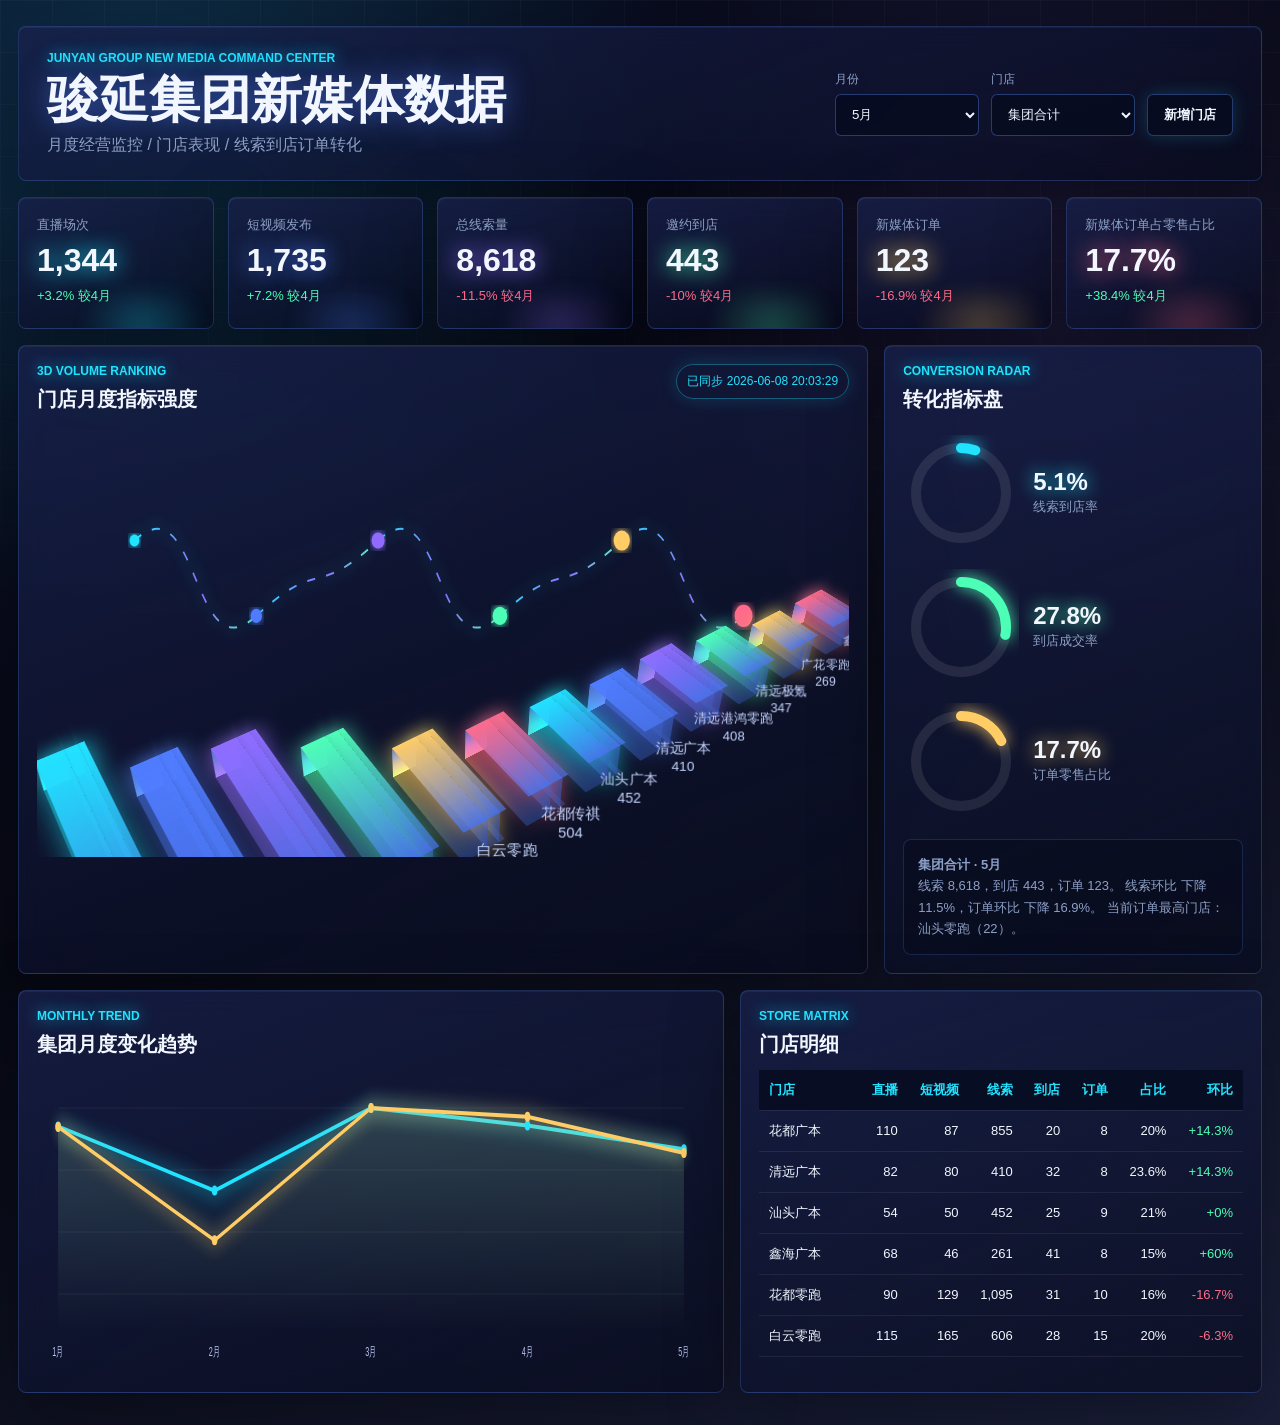
==== index.html @ 1302a81d "Publish Junyan new media dashboard" ====
<!doctype html>
<html lang="zh-CN">
  <head>
    <meta charset="UTF-8" />
    <meta name="viewport" content="width=device-width, initial-scale=1.0" />
    <title>骏延集团新媒体数据 3D 可视化大屏</title>
    <link rel="stylesheet" href="./style.css" />
  </head>
  <body>
    <main class="dashboard-shell">
      <header class="topbar">
        <section>
          <p class="eyebrow">Junyan Group New Media Command Center</p>
          <h1>骏延集团新媒体数据</h1>
          <p class="subtitle">月度经营监控 / 门店表现 / 线索到店订单转化</p>
        </section>
        <section class="toolbar">
          <label class="select-wrap">
            <span>月份</span>
            <select id="monthSelect"></select>
          </label>
          <label class="select-wrap">
            <span>门店</span>
            <select id="storeSelect"></select>
          </label>
          <button id="addStoreBtn" class="ghost-button" type="button">新增门店</button>
        </section>
      </header>

      <section id="kpiGrid" class="kpi-grid" aria-label="关键指标"></section>

      <section class="main-grid">
        <article class="panel hero-panel">
          <div class="panel-head">
            <div>
              <p class="eyebrow">3D Volume Ranking</p>
              <h2>门店月度指标强度</h2>
            </div>
            <div id="syncBadge" class="sync-badge">同步中</div>
          </div>
          <div class="scene-wrap">
            <svg class="connector-layer" id="connectorSvg" viewBox="0 0 1000 430" preserveAspectRatio="none"></svg>
            <div id="barScene" class="bar-scene"></div>
          </div>
        </article>

        <aside class="panel ring-panel">
          <div class="panel-head compact">
            <div>
              <p class="eyebrow">Conversion Radar</p>
              <h2>转化指标盘</h2>
            </div>
          </div>
          <div id="rings" class="rings"></div>
          <div id="insightBox" class="insight-box"></div>
        </aside>
      </section>

      <section class="bottom-grid">
        <article class="panel trend-panel">
          <div class="panel-head">
            <div>
              <p class="eyebrow">Monthly Trend</p>
              <h2>集团月度变化趋势</h2>
            </div>
          </div>
          <svg id="trendChart" class="trend-chart" viewBox="0 0 1200 300" preserveAspectRatio="none"></svg>
        </article>

        <article class="panel store-panel">
          <div class="panel-head">
            <div>
              <p class="eyebrow">Store Matrix</p>
              <h2>门店明细</h2>
            </div>
          </div>
          <div class="table-wrap">
            <table>
              <thead>
                <tr>
                  <th>门店</th>
                  <th>直播</th>
                  <th>短视频</th>
                  <th>线索</th>
                  <th>到店</th>
                  <th>订单</th>
                  <th>占比</th>
                  <th>环比</th>
                </tr>
              </thead>
              <tbody id="storeRows"></tbody>
            </table>
          </div>
        </article>
      </section>
    </main>

    <dialog id="storeDialog" class="store-dialog">
      <form method="dialog" id="storeForm">
        <h3>新增门店</h3>
        <input id="newStoreName" name="storeName" placeholder="输入门店名称" autocomplete="off" />
        <menu>
          <button value="cancel" type="submit">取消</button>
          <button value="add" class="primary-button" type="submit">添加</button>
        </menu>
      </form>
    </dialog>

    <script src="./app.js"></script>
  </body>
</html>
---- style.css ----
:root {
  --bg0: #0a0e27;
  --bg1: #1a1f3a;
  --cyan: #20e3ff;
  --blue: #4f7cff;
  --violet: #8f6cff;
  --green: #4dffb6;
  --amber: #ffcc66;
  --red: #ff6b8a;
  --text: #f2f7ff;
  --muted: #8da0c7;
  --panel: rgba(16, 23, 54, 0.72);
  --line: rgba(94, 144, 255, 0.24);
  color-scheme: dark;
  font-family: "Microsoft YaHei", "PingFang SC", "Segoe UI", sans-serif;
}

* {
  box-sizing: border-box;
}

body {
  min-height: 100vh;
  margin: 0;
  overflow-x: hidden;
  color: var(--text);
  background:
    radial-gradient(circle at 12% 8%, rgba(32, 227, 255, 0.16), transparent 30%),
    radial-gradient(circle at 82% 18%, rgba(143, 108, 255, 0.14), transparent 28%),
    linear-gradient(145deg, var(--bg0) 0%, #070914 42%, var(--bg1) 100%);
}

body::before {
  position: fixed;
  inset: 0;
  pointer-events: none;
  content: "";
  background-image:
    linear-gradient(rgba(255, 255, 255, 0.035) 1px, transparent 1px),
    linear-gradient(90deg, rgba(255, 255, 255, 0.035) 1px, transparent 1px);
  background-size: 52px 52px;
  mask-image: linear-gradient(to bottom, rgba(0, 0, 0, 0.85), transparent 85%);
}

.dashboard-shell {
  position: relative;
  z-index: 1;
  width: min(1760px, calc(100vw - 36px));
  margin: 0 auto;
  padding: 26px 0 32px;
}

.topbar,
.panel,
.kpi-card {
  border: 1px solid var(--line);
  background: linear-gradient(160deg, rgba(24, 32, 74, 0.82), rgba(7, 10, 28, 0.62));
  box-shadow: 0 22px 70px rgba(0, 0, 0, 0.34), inset 0 1px 0 rgba(255, 255, 255, 0.05);
  backdrop-filter: blur(14px);
}

.topbar {
  display: flex;
  align-items: center;
  justify-content: space-between;
  gap: 24px;
  min-height: 116px;
  padding: 24px 28px;
  border-radius: 8px;
}

.eyebrow {
  margin: 0 0 8px;
  color: var(--cyan);
  font-size: 12px;
  font-weight: 700;
  letter-spacing: 0;
  text-transform: uppercase;
  text-shadow: 0 0 16px rgba(32, 227, 255, 0.72);
}

h1,
h2,
h3,
p {
  margin-top: 0;
}

h1 {
  margin-bottom: 8px;
  font-size: clamp(28px, 4vw, 52px);
  line-height: 1.05;
  text-shadow: 0 0 28px rgba(79, 124, 255, 0.58);
}

h2 {
  margin-bottom: 0;
  font-size: 20px;
}

.subtitle {
  margin-bottom: 0;
  color: var(--muted);
}

.toolbar {
  display: flex;
  flex-wrap: wrap;
  justify-content: flex-end;
  gap: 12px;
}

.select-wrap {
  display: grid;
  gap: 6px;
  min-width: 144px;
  color: var(--muted);
  font-size: 12px;
}

select,
input,
button {
  min-height: 42px;
  border: 1px solid rgba(94, 144, 255, 0.36);
  border-radius: 6px;
  color: var(--text);
  background: rgba(7, 12, 32, 0.82);
}

select,
input {
  padding: 0 12px;
}

button {
  cursor: pointer;
  padding: 0 16px;
  font-weight: 700;
}

.ghost-button,
.primary-button {
  align-self: end;
  color: var(--text);
  box-shadow: 0 0 18px rgba(32, 227, 255, 0.18);
}

.primary-button {
  background: linear-gradient(135deg, var(--cyan), var(--blue));
}

.kpi-grid {
  display: grid;
  grid-template-columns: repeat(6, minmax(0, 1fr));
  gap: 14px;
  margin: 16px 0;
}

.kpi-card {
  position: relative;
  min-height: 132px;
  padding: 18px;
  overflow: hidden;
  border-radius: 8px;
}

.kpi-card::after {
  position: absolute;
  inset: auto -10% -35% 18%;
  height: 80px;
  content: "";
  background: radial-gradient(circle, var(--accent), transparent 65%);
  filter: blur(10px);
  opacity: 0.28;
}

.kpi-card.hot {
  animation: pulseGlow 2.3s ease-in-out infinite;
}

.kpi-label {
  color: var(--muted);
  font-size: 13px;
}

.kpi-value {
  display: block;
  margin: 8px 0;
  font-size: clamp(24px, 2.5vw, 38px);
  font-weight: 800;
  text-shadow: 0 0 22px var(--accent);
}

.kpi-change {
  color: var(--green);
  font-size: 13px;
}

.kpi-change.down {
  color: var(--red);
}

.main-grid,
.bottom-grid {
  display: grid;
  gap: 16px;
}

.main-grid {
  grid-template-columns: minmax(0, 1.8fr) minmax(320px, 0.8fr);
}

.bottom-grid {
  grid-template-columns: minmax(0, 1.15fr) minmax(420px, 0.85fr);
  margin-top: 16px;
}

.panel {
  min-width: 0;
  border-radius: 8px;
  padding: 18px;
}

.panel-head {
  display: flex;
  align-items: flex-start;
  justify-content: space-between;
  gap: 16px;
  margin-bottom: 12px;
}

.panel-head.compact {
  margin-bottom: 22px;
}

.sync-badge {
  min-width: 128px;
  padding: 8px 10px;
  border: 1px solid rgba(32, 227, 255, 0.34);
  border-radius: 999px;
  color: var(--cyan);
  font-size: 12px;
  text-align: center;
  box-shadow: 0 0 18px rgba(32, 227, 255, 0.16);
}

.scene-wrap {
  position: relative;
  height: min(48vh, 500px);
  min-height: 380px;
  overflow: hidden;
  perspective: 980px;
  perspective-origin: 50% 18%;
}

.bar-scene {
  position: absolute;
  inset: 52px 28px 28px;
  display: flex;
  align-items: flex-end;
  justify-content: center;
  gap: clamp(14px, 1.8vw, 28px);
  transform: rotateX(58deg) rotateZ(-34deg) translateY(28px);
  transform-style: preserve-3d;
}

.bar-wrap {
  position: relative;
  width: clamp(34px, 4vw, 64px);
  height: 270px;
  transform-style: preserve-3d;
}

.bar {
  position: absolute;
  right: 0;
  bottom: 0;
  left: 0;
  height: var(--h);
  min-height: 10px;
  transform-style: preserve-3d;
  animation: barRise 1.1s cubic-bezier(0.22, 1, 0.36, 1) both;
}

.bar-face {
  position: absolute;
  inset: 0;
  background: linear-gradient(180deg, var(--accent), rgba(79, 124, 255, 0.7));
  box-shadow: 0 0 22px color-mix(in srgb, var(--accent), transparent 55%);
}

.bar-face.front {
  transform: translateZ(18px);
}

.bar-face.back {
  transform: translateZ(-18px);
  filter: brightness(0.55);
}

.bar-face.left,
.bar-face.right {
  width: 36px;
  filter: brightness(0.7);
}

.bar-face.left {
  right: calc(100% - 18px);
  transform: rotateY(90deg) translateZ(18px);
}

.bar-face.right {
  left: calc(100% - 18px);
  transform: rotateY(90deg) translateZ(-18px);
}

.bar-face.top {
  height: 36px;
  bottom: calc(100% - 18px);
  transform: rotateX(90deg) translateZ(18px);
  filter: brightness(1.25);
}

.bar-label {
  position: absolute;
  right: -40px;
  bottom: -44px;
  width: 120px;
  color: #c6d6ff;
  font-size: 12px;
  text-align: center;
  transform: rotateZ(34deg) rotateX(-58deg);
}

.connector-layer {
  position: absolute;
  inset: 0;
  width: 100%;
  height: 100%;
  pointer-events: none;
}

.connector-path {
  fill: none;
  stroke: url(#connectorGradient);
  stroke-width: 2;
  stroke-dasharray: 10 14;
  animation: dashFlow 1.8s linear infinite;
  filter: drop-shadow(0 0 8px rgba(32, 227, 255, 0.72));
}

.rings {
  display: grid;
  gap: 18px;
}

.ring-item {
  display: grid;
  grid-template-columns: 116px 1fr;
  align-items: center;
  gap: 14px;
}

.ring-svg {
  width: 116px;
  height: 116px;
  transform: rotate(-90deg);
  animation: slowSpin 14s linear infinite;
}

.ring-track {
  fill: none;
  stroke: rgba(255, 255, 255, 0.09);
  stroke-width: 10;
}

.ring-progress {
  fill: none;
  stroke: var(--accent);
  stroke-linecap: round;
  stroke-width: 10;
  filter: drop-shadow(0 0 8px var(--accent));
  transition: stroke-dashoffset 900ms ease;
}

.ring-copy strong {
  display: block;
  font-size: 24px;
  text-shadow: 0 0 18px var(--accent);
}

.ring-copy span,
.insight-box {
  color: var(--muted);
  font-size: 13px;
  line-height: 1.65;
}

.insight-box {
  margin-top: 20px;
  padding: 14px;
  border: 1px solid rgba(94, 144, 255, 0.2);
  border-radius: 8px;
  background: rgba(6, 10, 26, 0.5);
}

.trend-chart {
  width: 100%;
  height: 300px;
}

.grid-line {
  stroke: rgba(255, 255, 255, 0.08);
}

.trend-line {
  fill: none;
  stroke-width: 4;
  filter: drop-shadow(0 0 10px currentColor);
  stroke-dasharray: 1500;
  stroke-dashoffset: 1500;
  animation: drawLine 1.5s ease forwards;
}

.trend-area {
  opacity: 0.12;
}

.trend-label {
  fill: #b8c7f0;
  font-size: 13px;
}

.table-wrap {
  max-height: 300px;
  overflow: auto;
}

table {
  width: 100%;
  border-collapse: collapse;
  font-size: 13px;
}

th,
td {
  padding: 11px 10px;
  border-bottom: 1px solid rgba(255, 255, 255, 0.07);
  text-align: right;
  white-space: nowrap;
}

th:first-child,
td:first-child {
  text-align: left;
}

th {
  position: sticky;
  top: 0;
  z-index: 1;
  color: var(--cyan);
  background: rgba(8, 13, 34, 0.94);
}

.store-dialog {
  width: min(420px, calc(100vw - 40px));
  border: 1px solid rgba(32, 227, 255, 0.32);
  border-radius: 8px;
  color: var(--text);
  background: #0c122f;
}

.store-dialog::backdrop {
  background: rgba(0, 0, 0, 0.62);
}

.store-dialog form {
  display: grid;
  gap: 16px;
}

.store-dialog menu {
  display: flex;
  justify-content: flex-end;
  gap: 10px;
  margin: 0;
  padding: 0;
}

@keyframes pulseGlow {
  0%,
  100% {
    box-shadow: 0 22px 70px rgba(0, 0, 0, 0.34), 0 0 16px rgba(32, 227, 255, 0.08);
  }
  50% {
    box-shadow: 0 22px 70px rgba(0, 0, 0, 0.34), 0 0 34px rgba(32, 227, 255, 0.32);
  }
}

@keyframes barRise {
  from {
    height: 0;
    transform: translateZ(-30px);
  }
  to {
    height: var(--h);
    transform: translateZ(0);
  }
}

@keyframes dashFlow {
  to {
    stroke-dashoffset: -48;
  }
}

@keyframes slowSpin {
  to {
    transform: rotate(270deg);
  }
}

@keyframes drawLine {
  to {
    stroke-dashoffset: 0;
  }
}

@media (max-width: 1180px) {
  .kpi-grid {
    grid-template-columns: repeat(3, minmax(0, 1fr));
  }

  .main-grid,
  .bottom-grid {
    grid-template-columns: 1fr;
  }
}

@media (max-width: 720px) {
  .dashboard-shell {
    width: min(100vw - 20px, 1760px);
    padding-top: 10px;
  }

  .topbar {
    align-items: stretch;
    flex-direction: column;
  }

  .toolbar {
    justify-content: stretch;
  }

  .select-wrap,
  .ghost-button {
    flex: 1 1 100%;
    width: 100%;
  }

  .kpi-grid {
    grid-template-columns: 1fr;
  }

  .scene-wrap {
    min-height: 330px;
  }

  .bar-scene {
    gap: 10px;
    transform: rotateX(58deg) rotateZ(-29deg) translateY(44px) scale(0.82);
  }

  .ring-item {
    grid-template-columns: 92px 1fr;
  }

  .ring-svg {
    width: 92px;
    height: 92px;
  }
}
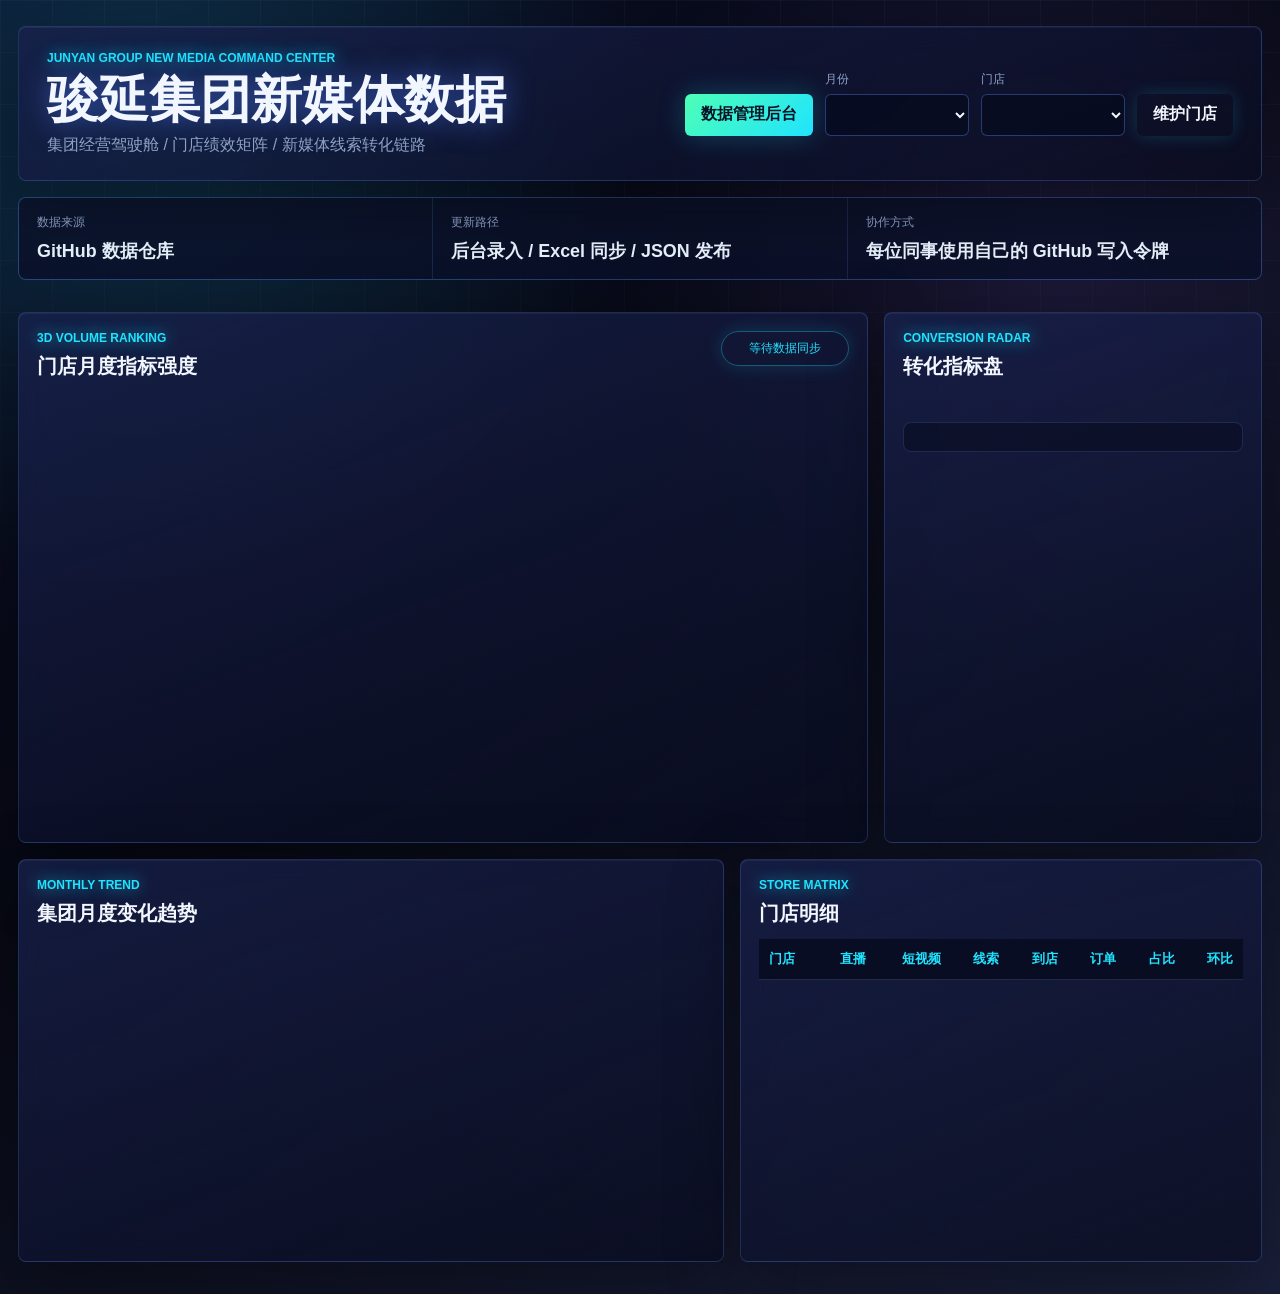
==== commit 2e1436f4: "Add data management backend" ====
--- a/index.html
+++ b/index.html
@@ -12,9 +12,10 @@
         <section>
           <p class="eyebrow">Junyan Group New Media Command Center</p>
           <h1>骏延集团新媒体数据</h1>
-          <p class="subtitle">月度经营监控 / 门店表现 / 线索到店订单转化</p>
+          <p class="subtitle">集团经营驾驶舱 / 门店绩效矩阵 / 新媒体线索转化链路</p>
         </section>
         <section class="toolbar">
+          <a class="admin-link" href="./admin.html">数据管理后台</a>
           <label class="select-wrap">
             <span>月份</span>
             <select id="monthSelect"></select>
@@ -23,9 +24,24 @@
             <span>门店</span>
             <select id="storeSelect"></select>
           </label>
-          <button id="addStoreBtn" class="ghost-button" type="button">新增门店</button>
+          <a class="ghost-button inline-action" href="./admin.html#stores">维护门店</a>
         </section>
       </header>
+
+      <section class="command-frame">
+        <div>
+          <span>数据来源</span>
+          <strong id="dataSourceLabel">GitHub 数据仓库</strong>
+        </div>
+        <div>
+          <span>更新路径</span>
+          <strong>后台录入 / Excel 同步 / JSON 发布</strong>
+        </div>
+        <div>
+          <span>协作方式</span>
+          <strong>每位同事使用自己的 GitHub 写入令牌</strong>
+        </div>
+      </section>
 
       <section id="kpiGrid" class="kpi-grid" aria-label="关键指标"></section>
 
@@ -95,17 +111,6 @@
       </section>
     </main>
 
-    <dialog id="storeDialog" class="store-dialog">
-      <form method="dialog" id="storeForm">
-        <h3>新增门店</h3>
-        <input id="newStoreName" name="storeName" placeholder="输入门店名称" autocomplete="off" />
-        <menu>
-          <button value="cancel" type="submit">取消</button>
-          <button value="add" class="primary-button" type="submit">添加</button>
-        </menu>
-      </form>
-    </dialog>
-
     <script src="./app.js"></script>
   </body>
 </html>
--- a/style.css
+++ b/style.css
@@ -139,6 +139,25 @@
   font-weight: 700;
 }
 
+.admin-link,
+.inline-action {
+  display: inline-flex;
+  align-items: center;
+  justify-content: center;
+  min-height: 42px;
+  padding: 0 16px;
+  border-radius: 6px;
+  text-decoration: none;
+  font-weight: 800;
+}
+
+.admin-link {
+  align-self: end;
+  color: #061225;
+  background: linear-gradient(135deg, var(--green), var(--cyan));
+  box-shadow: 0 0 28px rgba(32, 227, 255, 0.24);
+}
+
 .ghost-button,
 .primary-button {
   align-self: end;
@@ -148,6 +167,35 @@
 
 .primary-button {
   background: linear-gradient(135deg, var(--cyan), var(--blue));
+}
+
+.command-frame {
+  display: grid;
+  grid-template-columns: repeat(3, minmax(0, 1fr));
+  gap: 1px;
+  margin: 16px 0;
+  overflow: hidden;
+  border: 1px solid rgba(94, 144, 255, 0.24);
+  border-radius: 8px;
+  background: rgba(94, 144, 255, 0.16);
+}
+
+.command-frame div {
+  min-height: 74px;
+  padding: 16px 18px;
+  background: rgba(7, 12, 32, 0.76);
+}
+
+.command-frame span {
+  display: block;
+  margin-bottom: 8px;
+  color: var(--muted);
+  font-size: 12px;
+}
+
+.command-frame strong {
+  color: #e9f4ff;
+  font-size: clamp(14px, 1.4vw, 18px);
 }
 
 .kpi-grid {
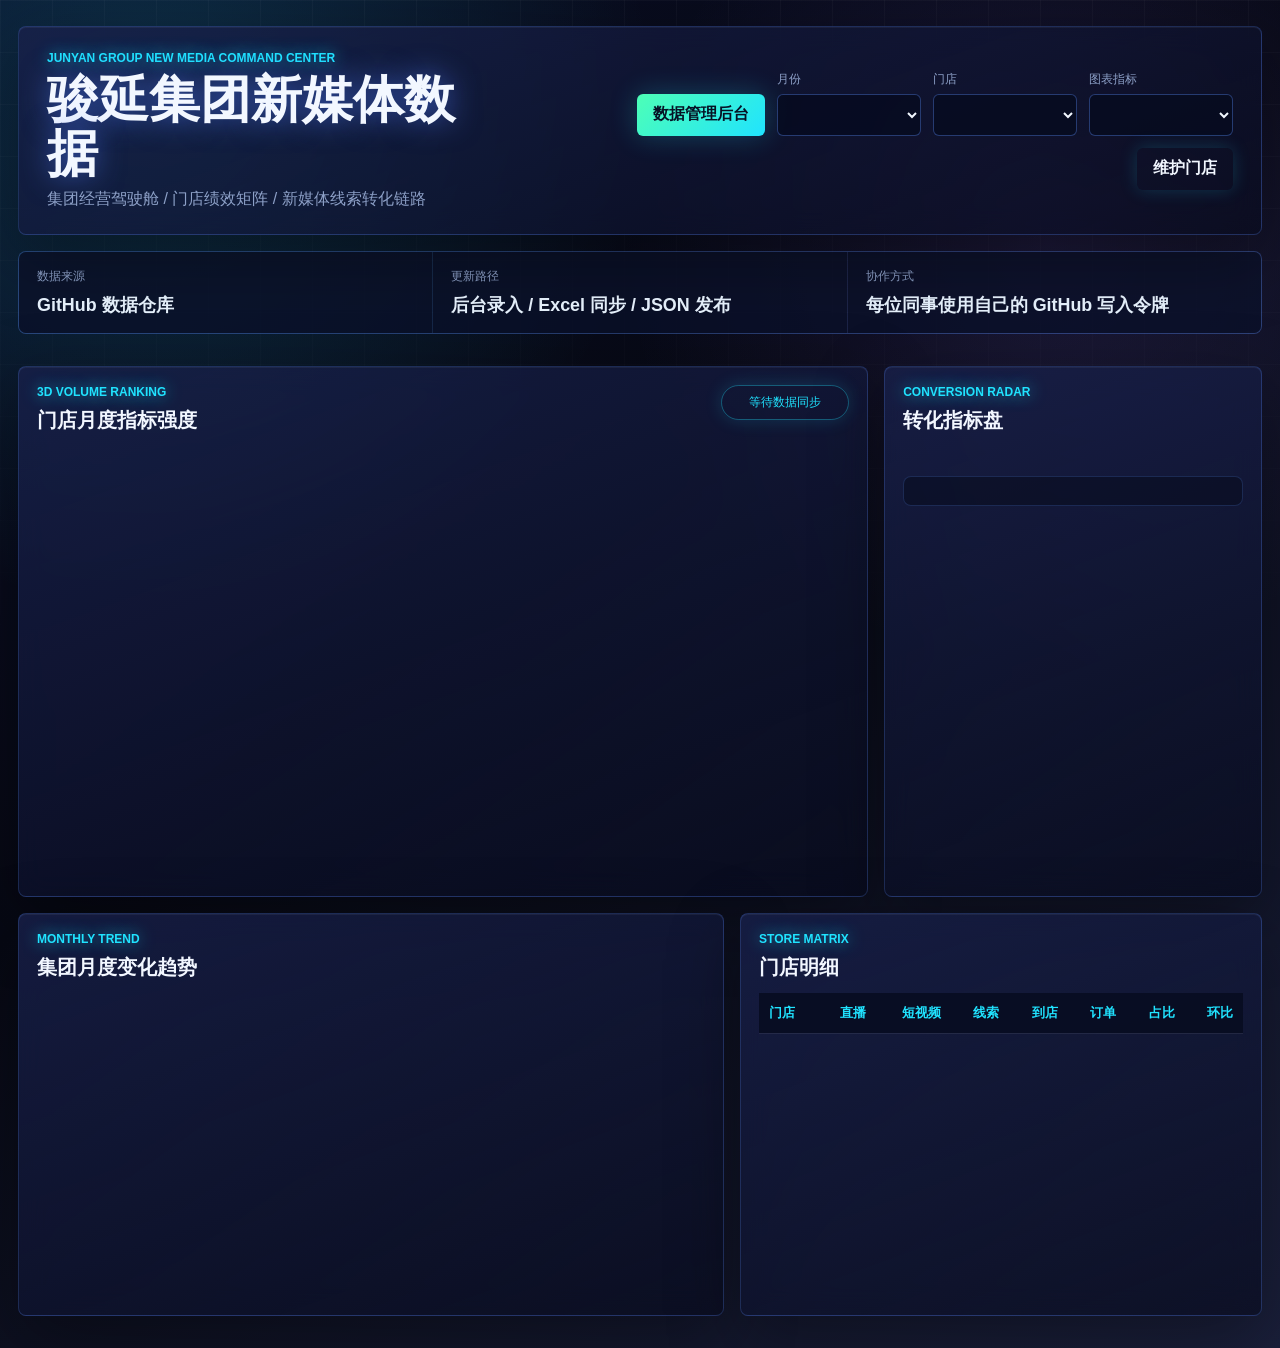
==== commit 6bb70d88: "Add dynamic metric filters and attrition rate" ====
--- a/index.html
+++ b/index.html
@@ -23,6 +23,10 @@
           <label class="select-wrap">
             <span>门店</span>
             <select id="storeSelect"></select>
+          </label>
+          <label class="select-wrap">
+            <span>图表指标</span>
+            <select id="metricSelect"></select>
           </label>
           <a class="ghost-button inline-action" href="./admin.html#stores">维护门店</a>
         </section>
@@ -50,7 +54,7 @@
           <div class="panel-head">
             <div>
               <p class="eyebrow">3D Volume Ranking</p>
-              <h2>门店月度指标强度</h2>
+              <h2 id="barTitle">门店月度指标强度</h2>
             </div>
             <div id="syncBadge" class="sync-badge">同步中</div>
           </div>
@@ -77,7 +81,7 @@
           <div class="panel-head">
             <div>
               <p class="eyebrow">Monthly Trend</p>
-              <h2>集团月度变化趋势</h2>
+              <h2 id="trendTitle">集团月度变化趋势</h2>
             </div>
           </div>
           <svg id="trendChart" class="trend-chart" viewBox="0 0 1200 300" preserveAspectRatio="none"></svg>
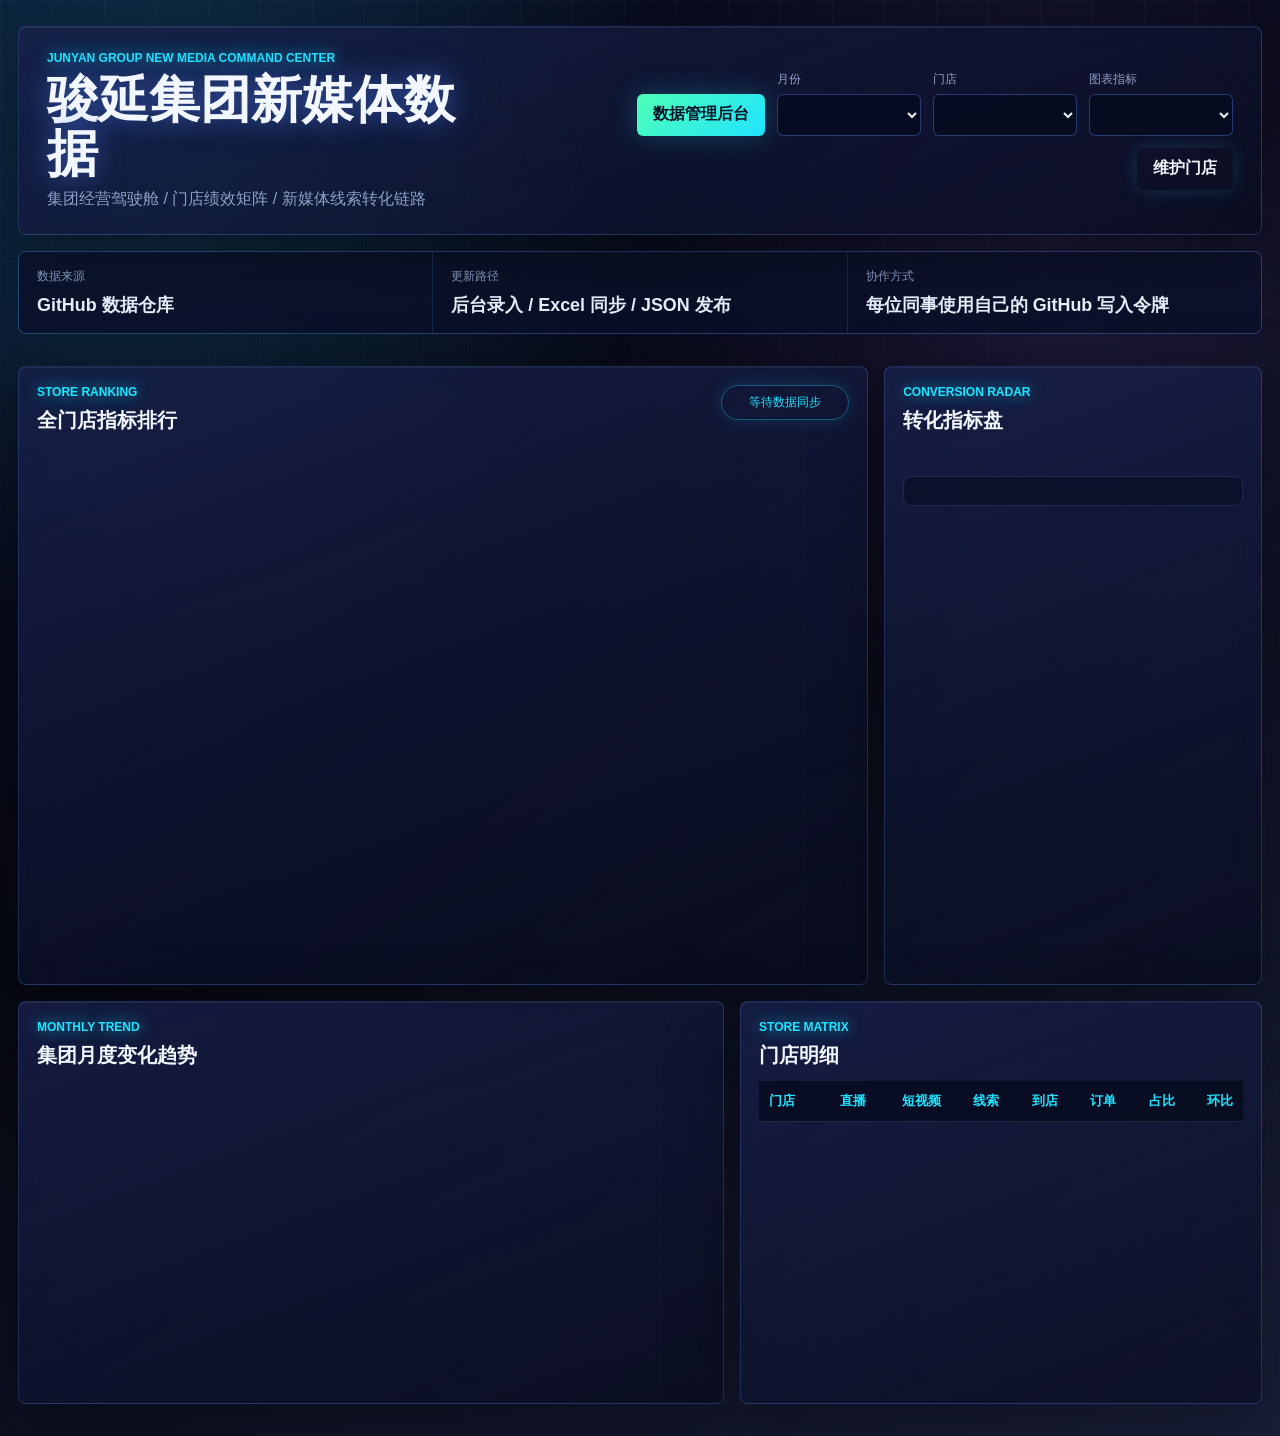
==== commit 9dcac440: "Replace 3D chart with full store ranking" ====
--- a/index.html
+++ b/index.html
@@ -53,12 +53,12 @@
         <article class="panel hero-panel">
           <div class="panel-head">
             <div>
-              <p class="eyebrow">3D Volume Ranking</p>
-              <h2 id="barTitle">门店月度指标强度</h2>
+              <p class="eyebrow">Store Ranking</p>
+              <h2 id="barTitle">全门店指标排行</h2>
             </div>
             <div id="syncBadge" class="sync-badge">同步中</div>
           </div>
-          <div class="scene-wrap">
+          <div class="scene-wrap ranking-wrap">
             <svg class="connector-layer" id="connectorSvg" viewBox="0 0 1000 430" preserveAspectRatio="none"></svg>
             <div id="barScene" class="bar-scene"></div>
           </div>
--- a/style.css
+++ b/style.css
@@ -302,6 +302,93 @@
   perspective-origin: 50% 18%;
 }
 
+.ranking-wrap {
+  height: 520px;
+  min-height: 420px;
+  overflow: auto;
+  perspective: none;
+}
+
+.ranking-wrap .connector-layer {
+  display: none;
+}
+
+.ranking-board {
+  display: grid;
+  gap: 10px;
+  padding: 4px 4px 12px;
+}
+
+.ranking-row {
+  display: grid;
+  grid-template-columns: 58px minmax(120px, 210px) minmax(220px, 1fr) 112px 112px;
+  align-items: center;
+  gap: 12px;
+  min-height: 54px;
+  padding: 10px 12px;
+  border: 1px solid rgba(94, 144, 255, 0.18);
+  border-radius: 8px;
+  background: rgba(7, 12, 32, 0.64);
+  box-shadow: inset 0 1px 0 rgba(255, 255, 255, 0.04);
+}
+
+.ranking-row.top {
+  border-color: rgba(32, 227, 255, 0.48);
+  box-shadow: 0 0 24px rgba(32, 227, 255, 0.12), inset 0 1px 0 rgba(255, 255, 255, 0.06);
+}
+
+.rank-index {
+  color: var(--cyan);
+  font-size: 18px;
+  font-weight: 900;
+  text-shadow: 0 0 16px rgba(32, 227, 255, 0.5);
+}
+
+.rank-store {
+  min-width: 0;
+  overflow: hidden;
+  color: #f3f8ff;
+  font-weight: 800;
+  text-overflow: ellipsis;
+  white-space: nowrap;
+}
+
+.rank-bar-track {
+  position: relative;
+  height: 16px;
+  overflow: hidden;
+  border-radius: 999px;
+  background: rgba(255, 255, 255, 0.08);
+}
+
+.rank-bar-fill {
+  position: absolute;
+  inset: 0 auto 0 0;
+  width: var(--w);
+  border-radius: inherit;
+  background: linear-gradient(90deg, var(--accent), rgba(143, 108, 255, 0.9));
+  box-shadow: 0 0 16px var(--accent);
+  animation: rankFill 900ms ease both;
+}
+
+.rank-value {
+  color: #f4f8ff;
+  font-size: 16px;
+  font-weight: 900;
+  text-align: right;
+}
+
+.rank-change {
+  color: var(--green);
+  font-size: 13px;
+  font-weight: 800;
+  text-align: right;
+}
+
+.rank-change.down {
+  color: var(--red);
+}
+
 .bar-scene {
   position: absolute;
   inset: 52px 28px 28px;
@@ -576,6 +663,15 @@
   }
 }
 
+@keyframes rankFill {
+  from {
+    width: 0;
+  }
+  to {
+    width: var(--w);
+  }
+}
+
 @media (max-width: 1180px) {
   .kpi-grid {
     grid-template-columns: repeat(3, minmax(0, 1fr));
@@ -621,6 +717,14 @@
     transform: rotateX(58deg) rotateZ(-29deg) translateY(44px) scale(0.82);
   }
 
+  .ranking-board {
+    min-width: 760px;
+  }
+
+  .ranking-row {
+    grid-template-columns: 52px 150px minmax(220px, 1fr) 96px 96px;
+  }
+
   .ring-item {
     grid-template-columns: 92px 1fr;
   }
